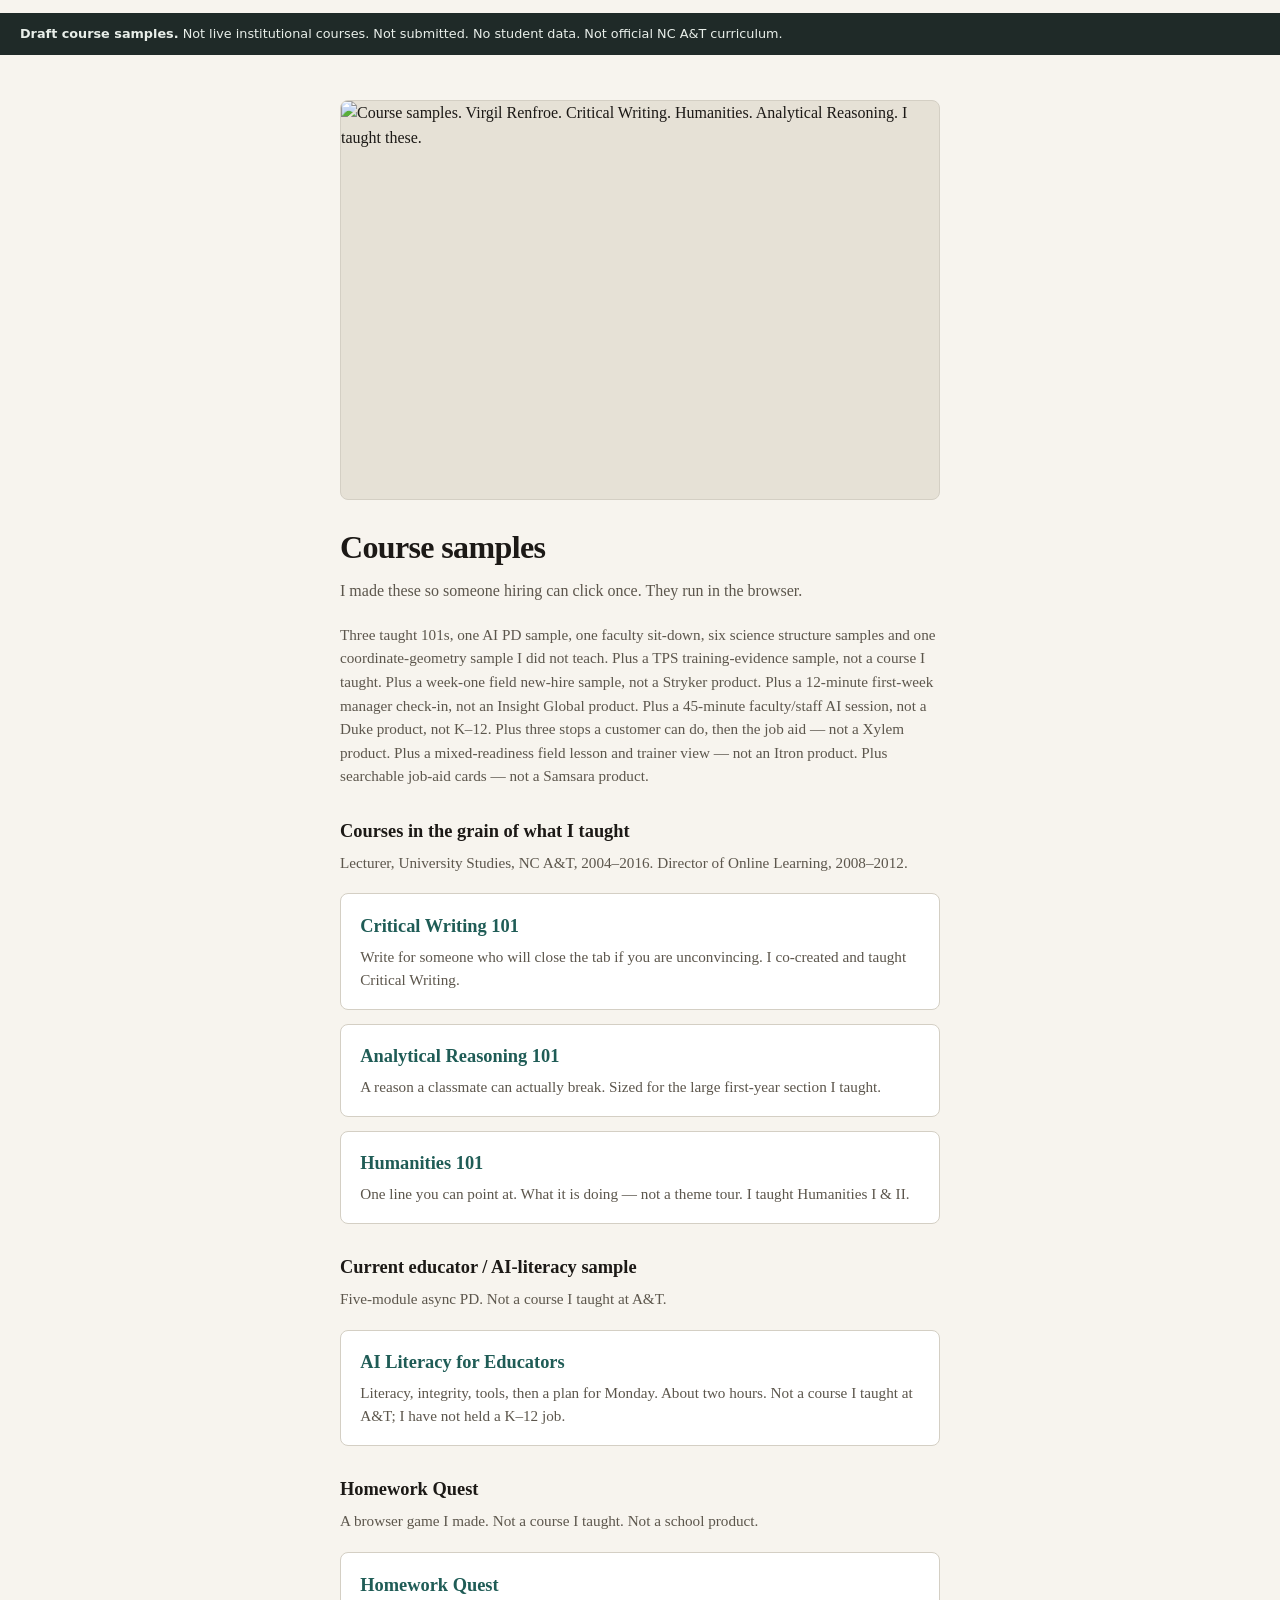
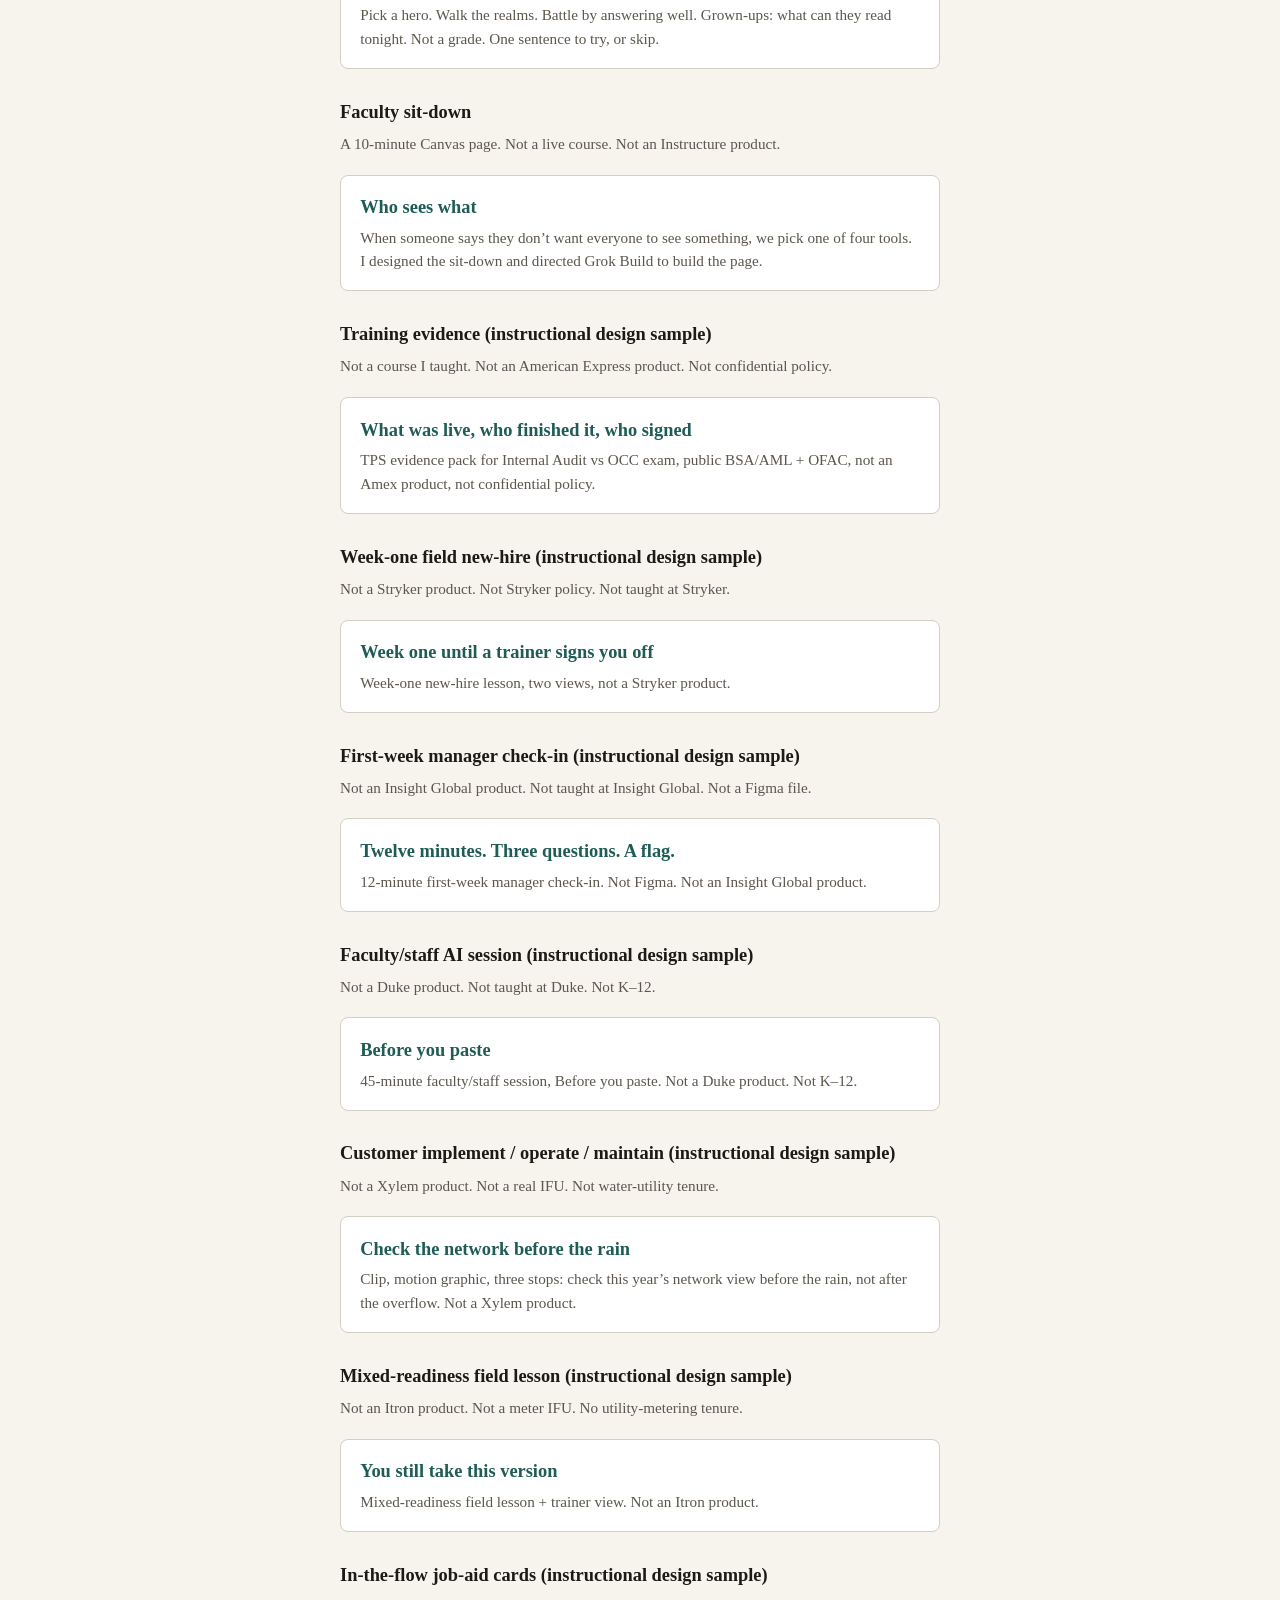
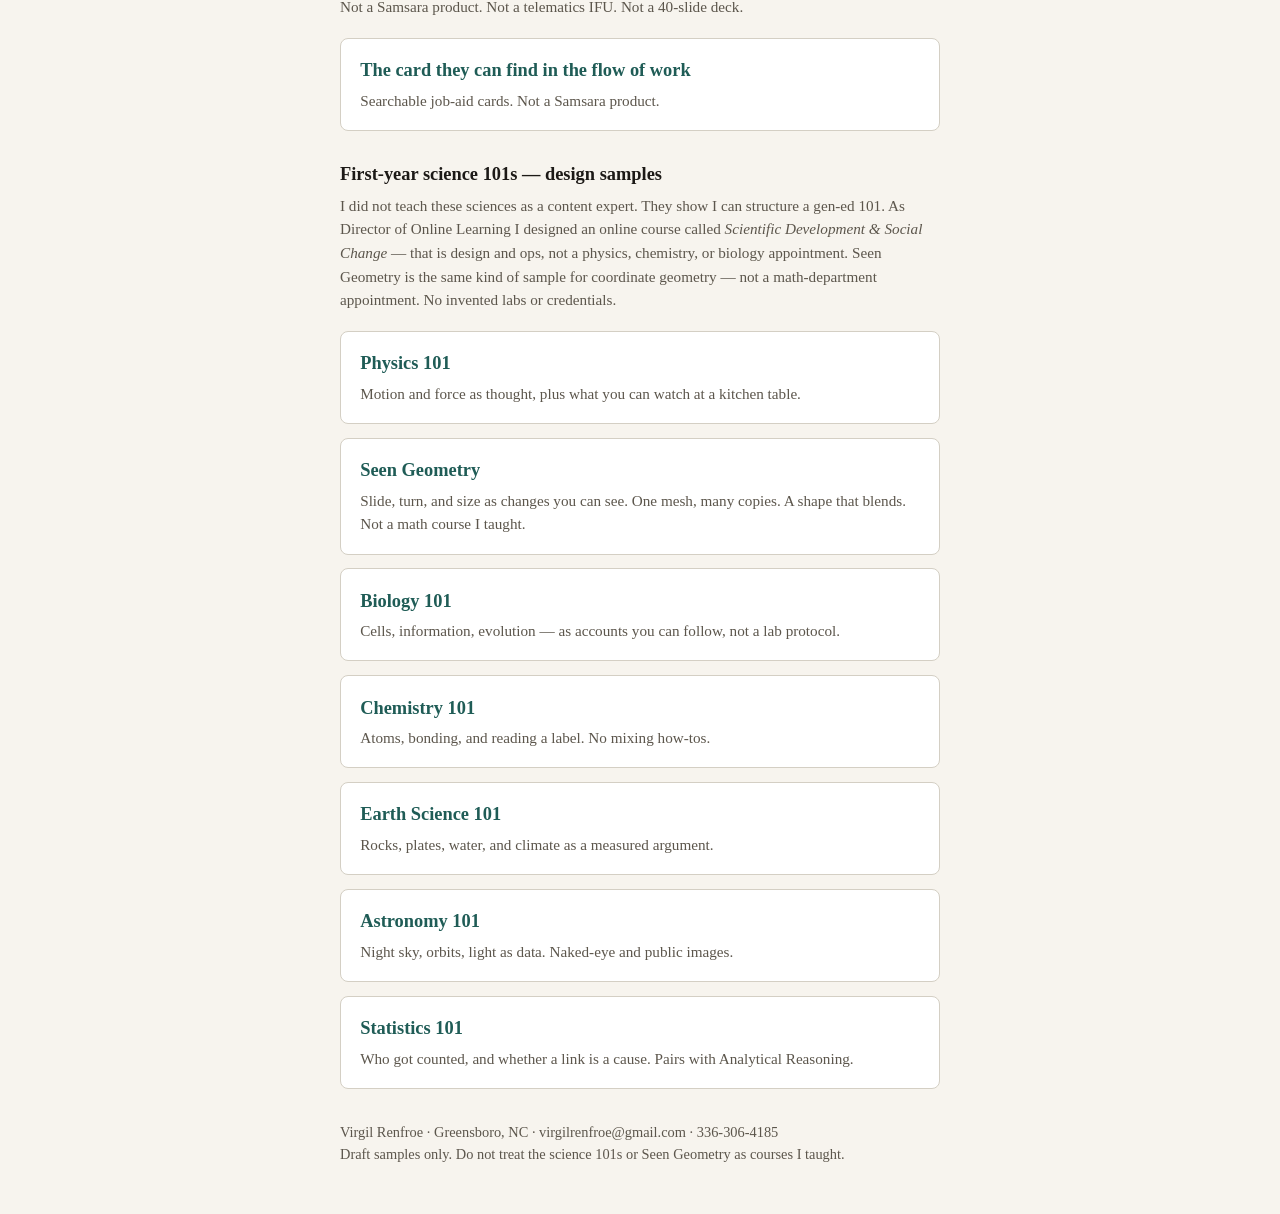
==== index.html @ bda6831c "Add a draft Seen Geometry course sample. Eight units teach coordinate transforms students can watch " ====
<!DOCTYPE html>
<html lang="en">
<head>
<meta charset="utf-8" />
<meta name="viewport" content="width=device-width, initial-scale=1" />
<title>Course samples — Virgil Renfroe</title>
<meta name="description" content="Three 101s I taught, one AI literacy PD, one faculty sit-down, six science structure samples, and one coordinate-geometry sample I did not teach." />
<meta property="og:title" content="Course samples — Virgil Renfroe" />
<meta property="og:description" content="Three taught 101s, one AI PD sample, one faculty sit-down, six science structure samples, and one coordinate-geometry sample I did not teach." />
<meta property="og:image" content="https://virgilrenfroe.github.io/course-samples/og.jpg" />
<meta property="og:image:width" content="1200" />
<meta property="og:image:height" content="630" />
<meta property="og:url" content="https://virgilrenfroe.github.io/course-samples/" />
<meta property="og:type" content="website" />
<meta name="twitter:card" content="summary_large_image" />
<meta name="twitter:title" content="Course samples — Virgil Renfroe" />
<meta name="twitter:description" content="Three taught 101s, one AI PD sample, one faculty sit-down, six science structure samples, and one coordinate-geometry sample I did not teach." />
<meta name="twitter:image" content="https://virgilrenfroe.github.io/course-samples/og.jpg" />
<style>
  :root { --ink:#1c1916; --muted:#5c564c; --paper:#f7f4ee; --card:#fff; --accent:#1f5c56; --rule:#d4cfc4; --banner:#1f2a28; }
  * { box-sizing: border-box; }
  body { margin:0; font-family: Georgia, "Iowan Old Style", Palatino, serif; color:var(--ink); background:var(--paper); line-height:1.55; }
  .sample { background:var(--banner); color:#e8eee9; font-family:"Segoe UI",system-ui,sans-serif; font-size:0.8rem; padding:0.7rem 1.25rem; }
  .wrap { max-width:40rem; margin:0 auto; padding:2rem 1.25rem 3rem; }
  .hero { width:100%; height:auto; object-fit:contain; border-radius:8px; margin:0 0 1.4rem; border:1px solid var(--rule); display:block; background:#e6e1d6; }
  h1 { font-size:2rem; letter-spacing:-0.02em; margin:0 0 0.4rem; }
  h2.sec { font-size:1.15rem; margin:1.8rem 0 0.35rem; }
  .lede, .note { color:var(--muted); margin:0 0 1.2rem; }
  .note { font-size:0.95rem; }
  a.card { display:block; background:var(--card); border:1px solid var(--rule); border-radius:8px; padding:1.1rem 1.2rem; margin:0 0 0.85rem; text-decoration:none; color:inherit; }
  a.card:hover { border-color:var(--accent); }
  a.card h3 { margin:0 0 0.25rem; font-size:1.15rem; color:var(--accent); font-weight:700; }
  a.card p { margin:0; color:var(--muted); font-size:0.95rem; }
  footer { margin-top:2rem; font-size:0.9rem; color:var(--muted); }
</style>
</head>
<body>
<p class="sample"><strong>Draft course samples.</strong> Not live institutional courses. Not submitted. No student data. Not official NC A&amp;T curriculum.</p>
<main class="wrap">
  <img class="hero" src="hero.png" width="1536" height="1024" alt="Course samples. Virgil Renfroe. Critical Writing. Humanities. Analytical Reasoning. I taught these." />
  <h1>Course samples</h1>
  <p class="lede">I made these so someone hiring can click once. They run in the browser.</p>
  <p class="note">Three taught 101s, one AI PD sample, one faculty sit-down, six science structure samples and one coordinate-geometry sample I did not teach. Plus a TPS training-evidence sample, not a course I taught. Plus a week-one field new-hire sample, not a Stryker product. Plus a 12-minute first-week manager check-in, not an Insight Global product. Plus a 45-minute faculty/staff AI session, not a Duke product, not K–12. Plus three stops a customer can do, then the job aid — not a Xylem product. Plus a mixed-readiness field lesson and trainer view — not an Itron product. Plus searchable job-aid cards — not a Samsara product.</p>

  <h2 class="sec">Courses in the grain of what I taught</h2>
  <p class="note">Lecturer, University Studies, NC A&amp;T, 2004–2016. Director of Online Learning, 2008–2012.</p>

  <a class="card" href="critical-writing/index.html">
    <h3>Critical Writing 101</h3>
    <p>Write for someone who will close the tab if you are unconvincing. I co-created and taught Critical Writing.</p>
  </a>
  <a class="card" href="analytical-reasoning/index.html">
    <h3>Analytical Reasoning 101</h3>
    <p>A reason a classmate can actually break. Sized for the large first-year section I taught.</p>
  </a>
  <a class="card" href="humanities/index.html">
    <h3>Humanities 101</h3>
    <p>One line you can point at. What it is doing — not a theme tour. I taught Humanities I &amp; II.</p>
  </a>

  <h2 class="sec">Current educator / AI-literacy sample</h2>
  <p class="note">Five-module async PD. Not a course I taught at A&amp;T.</p>

  <a class="card" href="ai-literacy/index.html">
    <h3>AI Literacy for Educators</h3>
    <p>Literacy, integrity, tools, then a plan for Monday. About two hours. Not a course I taught at A&amp;T; I have not held a K–12 job.</p>
  </a>

  <h2 class="sec">Homework Quest</h2>
  <p class="note">A browser game I made. Not a course I taught. Not a school product.</p>

  <a class="card" href="homework-quest/">
    <h3>Homework Quest</h3>
    <p>Pick a hero. Walk the realms. Battle by answering well. Grown-ups: what can they read tonight. Not a grade. One sentence to try, or skip.</p>
  </a>

  <h2 class="sec">Faculty sit-down</h2>
  <p class="note">A 10-minute Canvas page. Not a live course. Not an Instructure product.</p>

  <a class="card" href="https://crisp-maple-glade-terra.grok.me/" target="_blank" rel="noopener">
    <h3>Who sees what</h3>
    <p>When someone says they don&rsquo;t want everyone to see something, we pick one of four tools. I designed the sit-down and directed Grok Build to build the page.</p>
  </a>


  <h2 class="sec">Training evidence (instructional design sample)</h2>
  <p class="note">Not a course I taught. Not an American Express product. Not confidential policy.</p>
  <a class="card" href="amex-gfcc-evidence/">
    <h3>What was live, who finished it, who signed</h3>
    <p>TPS evidence pack for Internal Audit vs OCC exam, public BSA/AML + OFAC, not an Amex product, not confidential policy.</p>
  </a>

  <h2 class="sec">Week-one field new-hire (instructional design sample)</h2>
  <p class="note">Not a Stryker product. Not Stryker policy. Not taught at Stryker.</p>
  <a class="card" href="stryker-new-hire/">
    <h3>Week one until a trainer signs you off</h3>
    <p>Week-one new-hire lesson, two views, not a Stryker product.</p>
  </a>

  <h2 class="sec">First-week manager check-in (instructional design sample)</h2>
  <p class="note">Not an Insight Global product. Not taught at Insight Global. Not a Figma file.</p>
  <a class="card" href="insight-checkin/">
    <h3>Twelve minutes. Three questions. A flag.</h3>
    <p>12-minute first-week manager check-in. Not Figma. Not an Insight Global product.</p>
  </a>


  <h2 class="sec">Faculty/staff AI session (instructional design sample)</h2>
  <p class="note">Not a Duke product. Not taught at Duke. Not K–12.</p>
  <a class="card" href="duke-ai-faculty/">
    <h3>Before you paste</h3>
    <p>45-minute faculty/staff session, Before you paste. Not a Duke product. Not K–12.</p>
  </a>


  <h2 class="sec">Customer implement / operate / maintain (instructional design sample)</h2>
  <p class="note">Not a Xylem product. Not a real IFU. Not water-utility tenure.</p>
  <a class="card" href="xylem-customer/">
    <h3>Check the network before the rain</h3>
    <p>Clip, motion graphic, three stops: check this year’s network view before the rain, not after the overflow. Not a Xylem product.</p>
  </a>

  <h2 class="sec">Mixed-readiness field lesson (instructional design sample)</h2>
  <p class="note">Not an Itron product. Not a meter IFU. No utility-metering tenure.</p>
  <a class="card" href="itron-training/">
    <h3>You still take this version</h3>
    <p>Mixed-readiness field lesson + trainer view. Not an Itron product.</p>
  </a>

  <h2 class="sec">In-the-flow job-aid cards (instructional design sample)</h2>
  <p class="note">Not a Samsara product. Not a telematics IFU. Not a 40-slide deck.</p>
  <a class="card" href="samsara-job-aid/">
    <h3>The card they can find in the flow of work</h3>
    <p>Searchable job-aid cards. Not a Samsara product.</p>
  </a>

  <h2 class="sec">First-year science 101s — design samples</h2>
  <p class="note">I did not teach these sciences as a content expert. They show I can structure a gen-ed 101. As Director of Online Learning I designed an online course called <em>Scientific Development &amp; Social Change</em> — that is design and ops, not a physics, chemistry, or biology appointment. Seen Geometry is the same kind of sample for coordinate geometry — not a math-department appointment. No invented labs or credentials.</p>

  <a class="card" href="physics/index.html">
    <h3>Physics 101</h3>
    <p>Motion and force as thought, plus what you can watch at a kitchen table.</p>
  </a>
  <a class="card" href="seen-geometry/index.html">
    <h3>Seen Geometry</h3>
    <p>Slide, turn, and size as changes you can see. One mesh, many copies. A shape that blends. Not a math course I taught.</p>
  </a>
  <a class="card" href="biology/index.html">
    <h3>Biology 101</h3>
    <p>Cells, information, evolution — as accounts you can follow, not a lab protocol.</p>
  </a>
  <a class="card" href="chemistry/index.html">
    <h3>Chemistry 101</h3>
    <p>Atoms, bonding, and reading a label. No mixing how-tos.</p>
  </a>
  <a class="card" href="earth-science/index.html">
    <h3>Earth Science 101</h3>
    <p>Rocks, plates, water, and climate as a measured argument.</p>
  </a>
  <a class="card" href="astronomy/index.html">
    <h3>Astronomy 101</h3>
    <p>Night sky, orbits, light as data. Naked-eye and public images.</p>
  </a>
  <a class="card" href="statistics/index.html">
    <h3>Statistics 101</h3>
    <p>Who got counted, and whether a link is a cause. Pairs with Analytical Reasoning.</p>
  </a>

  <footer>
    Virgil Renfroe · Greensboro, NC · virgilrenfroe@gmail.com · 336-306-4185<br />
    Draft samples only. Do not treat the science 101s or Seen Geometry as courses I taught.
  </footer>
</main>
</body>
</html>
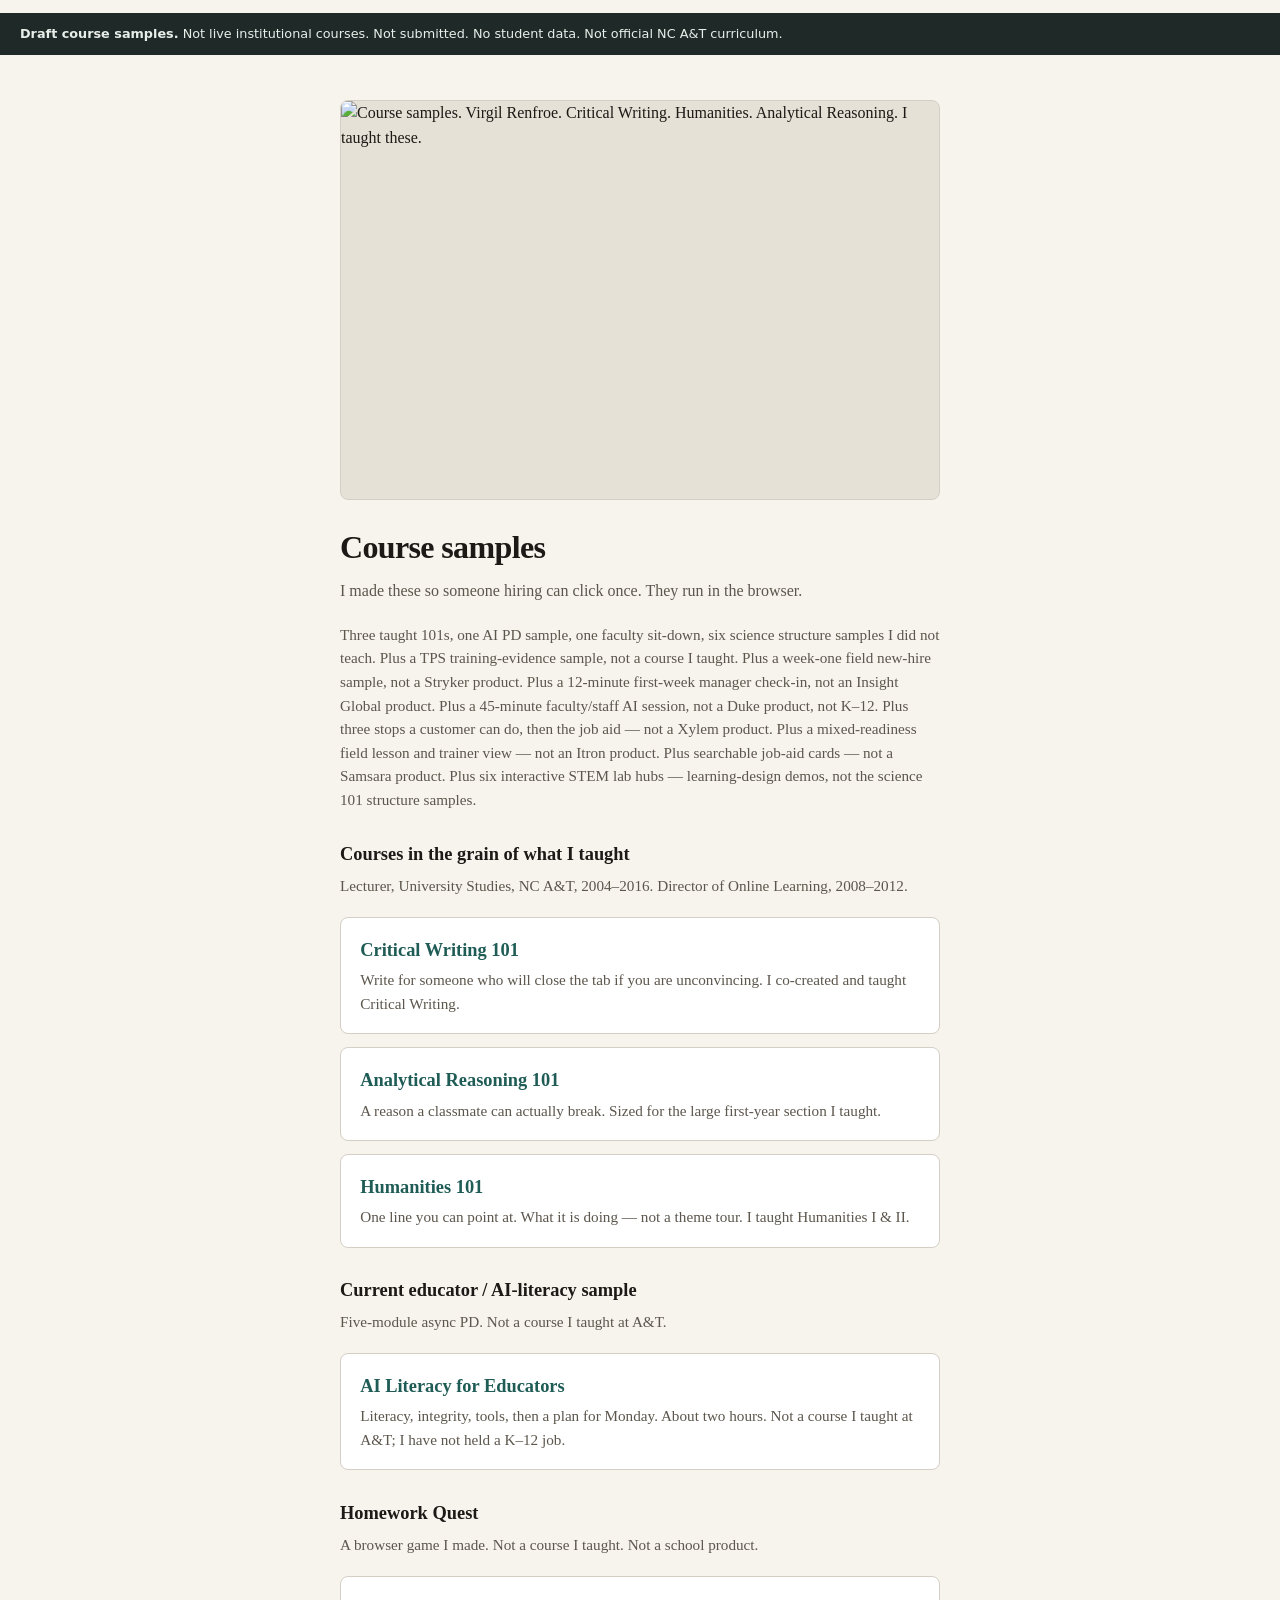
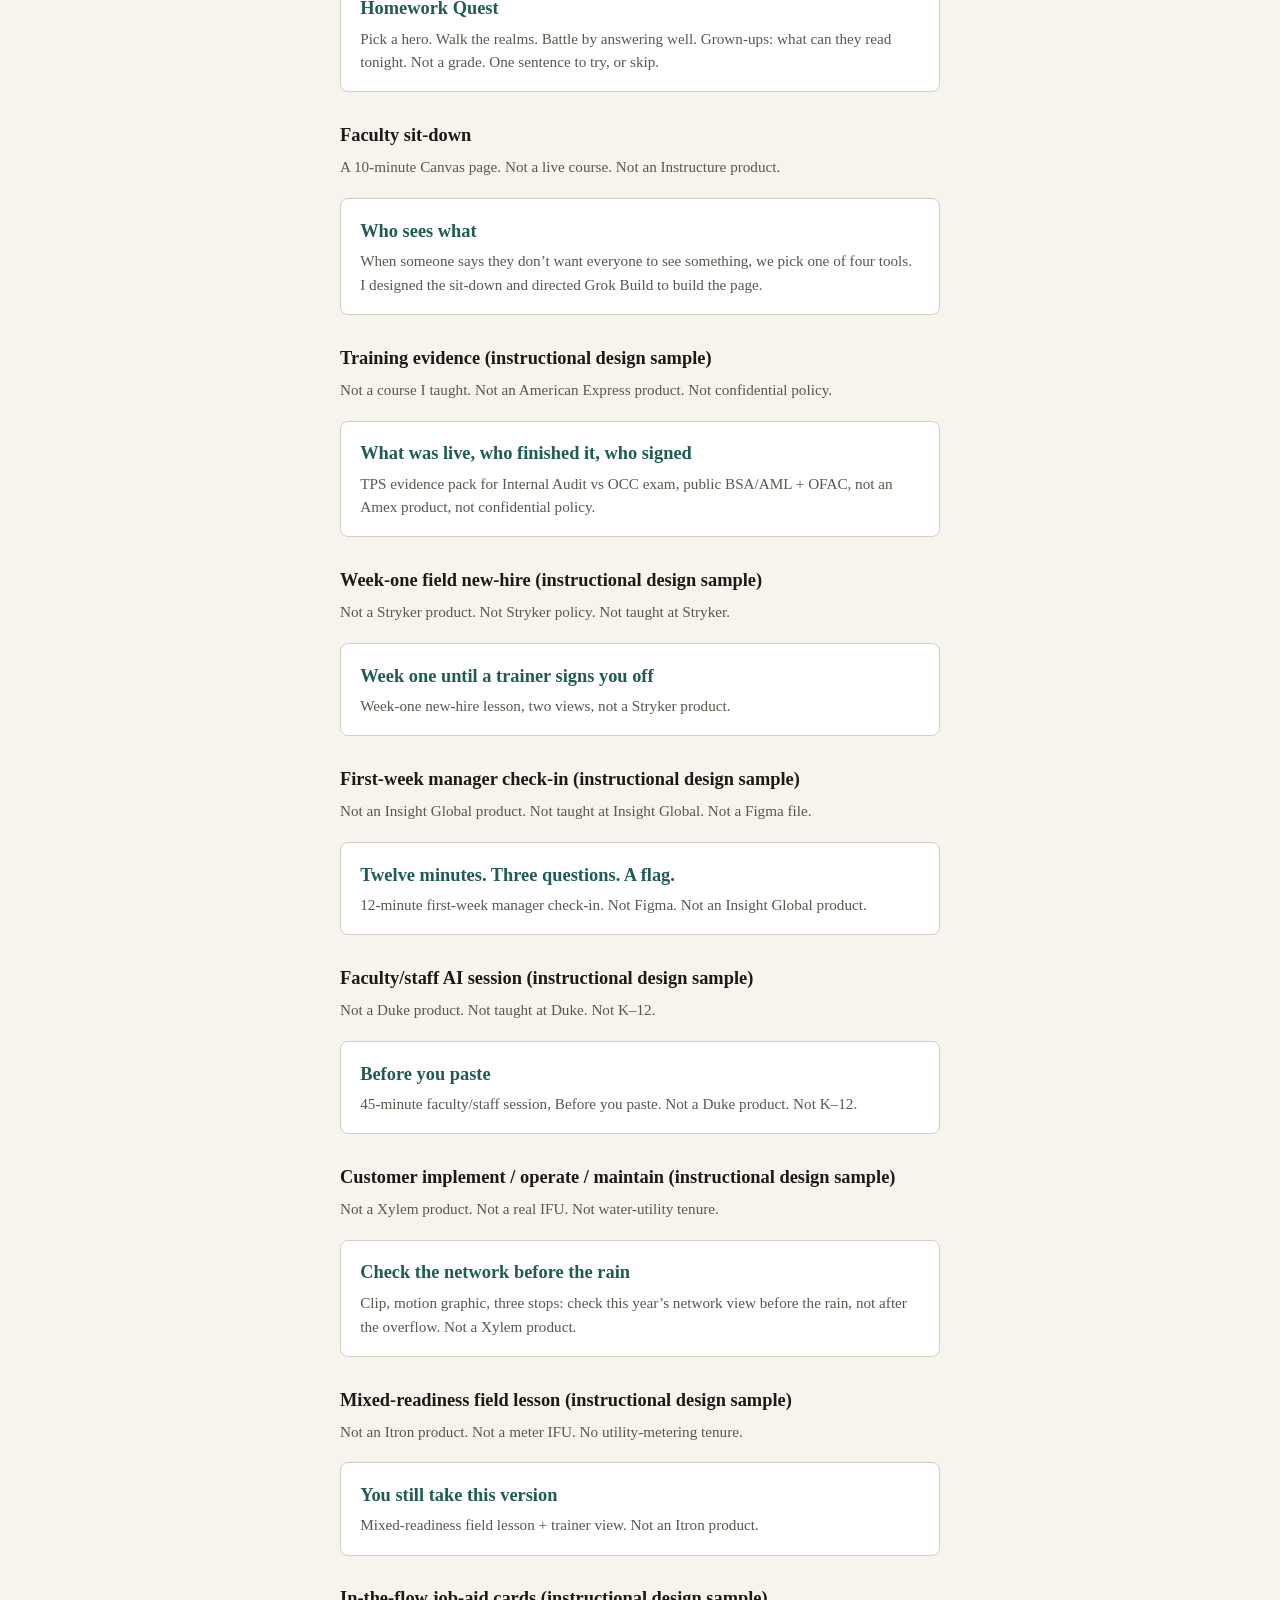
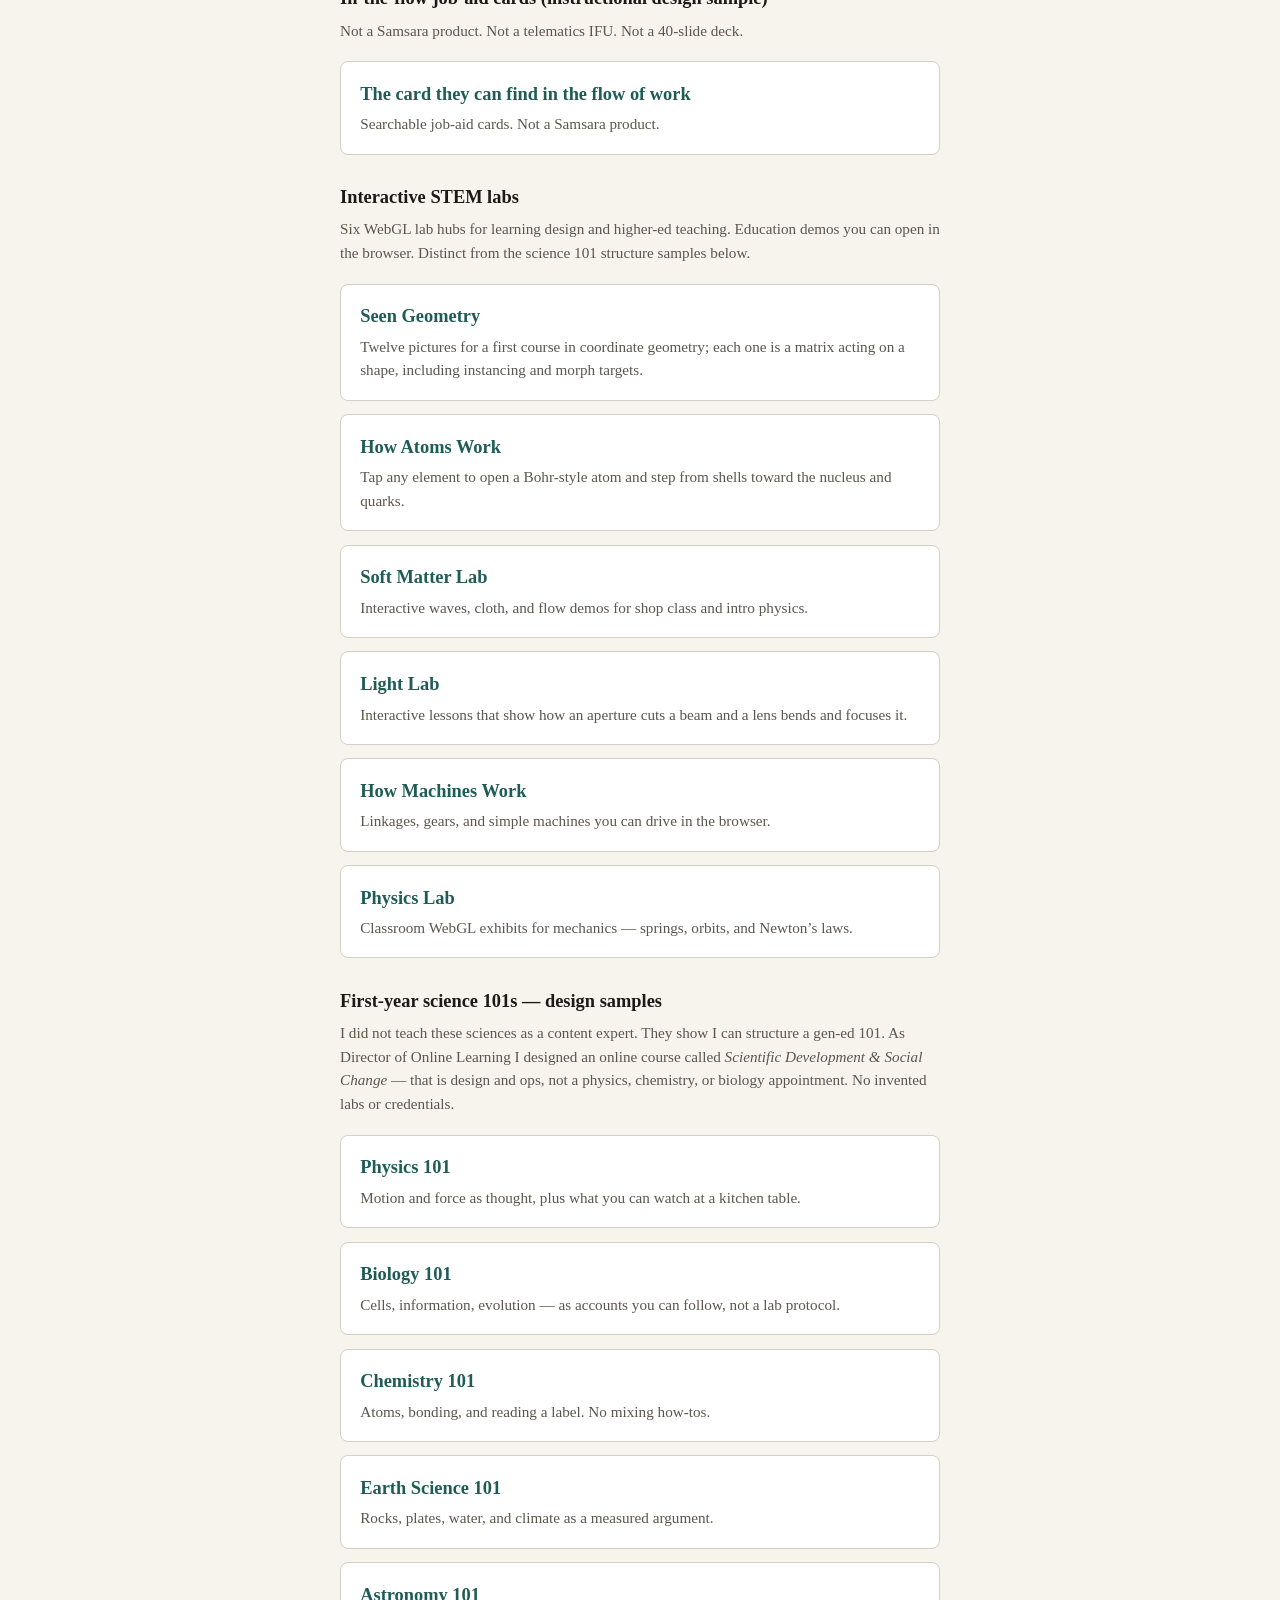
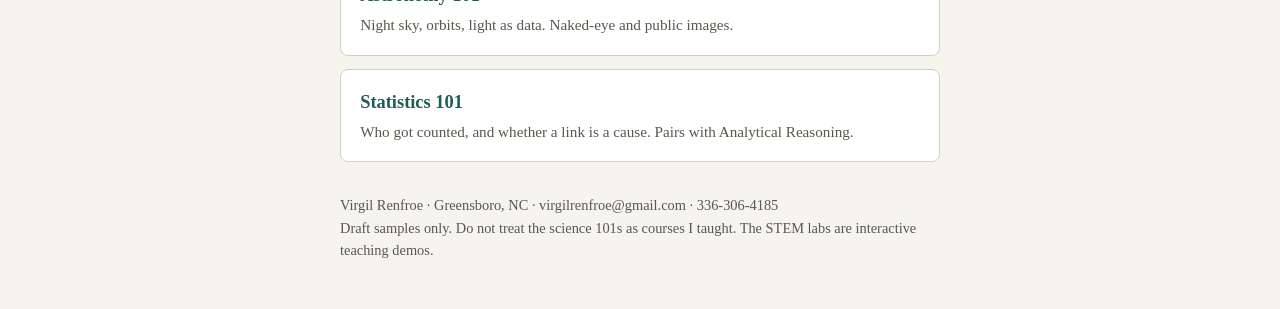
==== commit 95d7ce53: "Add a crawlable index of six interactive STEM lab hubs. List Seen Geometry, How Atoms Work, Soft Mat" ====
--- a/index.html
+++ b/index.html
@@ -4,9 +4,9 @@
 <meta charset="utf-8" />
 <meta name="viewport" content="width=device-width, initial-scale=1" />
 <title>Course samples — Virgil Renfroe</title>
-<meta name="description" content="Three 101s I taught, one AI literacy PD, one faculty sit-down, six science structure samples, and one coordinate-geometry sample I did not teach." />
+<meta name="description" content="Three 101s I taught, one AI literacy PD, one faculty sit-down, six science structure samples I did not teach, and six interactive STEM lab hubs." />
 <meta property="og:title" content="Course samples — Virgil Renfroe" />
-<meta property="og:description" content="Three taught 101s, one AI PD sample, one faculty sit-down, six science structure samples, and one coordinate-geometry sample I did not teach." />
+<meta property="og:description" content="Three taught 101s, one AI PD sample, one faculty sit-down, six science structure samples I did not teach, and six interactive STEM lab hubs." />
 <meta property="og:image" content="https://virgilrenfroe.github.io/course-samples/og.jpg" />
 <meta property="og:image:width" content="1200" />
 <meta property="og:image:height" content="630" />
@@ -14,8 +14,103 @@
 <meta property="og:type" content="website" />
 <meta name="twitter:card" content="summary_large_image" />
 <meta name="twitter:title" content="Course samples — Virgil Renfroe" />
-<meta name="twitter:description" content="Three taught 101s, one AI PD sample, one faculty sit-down, six science structure samples, and one coordinate-geometry sample I did not teach." />
+<meta name="twitter:description" content="Three taught 101s, one AI PD sample, one faculty sit-down, six science structure samples I did not teach, and six interactive STEM lab hubs." />
 <meta name="twitter:image" content="https://virgilrenfroe.github.io/course-samples/og.jpg" />
+<script type="application/ld+json">
+{
+  "@context": "https://schema.org",
+  "@type": "ItemList",
+  "name": "Interactive STEM labs",
+  "description": "Six interactive WebGL STEM lab hubs by Virgil Renfroe. Learning-design education demos, separate from the science 101 structure samples.",
+  "numberOfItems": 6,
+  "itemListElement": [
+    {
+      "@type": "ListItem",
+      "position": 1,
+      "item": {
+        "@type": "LearningResource",
+        "name": "Seen Geometry",
+        "url": "https://virgilrenfroe.github.io/seen-geometry/",
+        "description": "Twelve pictures for a first course in coordinate geometry; each one is a matrix acting on a shape, including instancing and morph targets.",
+        "learningResourceType": "Interactive lab",
+        "educationalUse": "demonstration",
+        "inLanguage": "en",
+        "creator": { "@type": "Person", "name": "Virgil Renfroe" }
+      }
+    },
+    {
+      "@type": "ListItem",
+      "position": 2,
+      "item": {
+        "@type": "LearningResource",
+        "name": "How Atoms Work",
+        "url": "https://virgilrenfroe.github.io/how-atoms-work/",
+        "description": "Tap any element to open a Bohr-style atom and step from shells toward the nucleus and quarks.",
+        "learningResourceType": "Interactive lab",
+        "educationalUse": "demonstration",
+        "inLanguage": "en",
+        "creator": { "@type": "Person", "name": "Virgil Renfroe" }
+      }
+    },
+    {
+      "@type": "ListItem",
+      "position": 3,
+      "item": {
+        "@type": "LearningResource",
+        "name": "Soft Matter Lab",
+        "url": "https://virgilrenfroe.github.io/soft-matter-lab/",
+        "description": "Interactive waves, cloth, and flow demos for shop class and intro physics.",
+        "learningResourceType": "Interactive lab",
+        "educationalUse": "demonstration",
+        "inLanguage": "en",
+        "creator": { "@type": "Person", "name": "Virgil Renfroe" }
+      }
+    },
+    {
+      "@type": "ListItem",
+      "position": 4,
+      "item": {
+        "@type": "LearningResource",
+        "name": "Light Lab",
+        "url": "https://virgilrenfroe.github.io/light-lab/",
+        "description": "Interactive lessons that show how an aperture cuts a beam and a lens bends and focuses it.",
+        "learningResourceType": "Interactive lab",
+        "educationalUse": "demonstration",
+        "inLanguage": "en",
+        "creator": { "@type": "Person", "name": "Virgil Renfroe" }
+      }
+    },
+    {
+      "@type": "ListItem",
+      "position": 5,
+      "item": {
+        "@type": "LearningResource",
+        "name": "How Machines Work",
+        "url": "https://virgilrenfroe.github.io/how-machines-work/",
+        "description": "Linkages, gears, and simple machines you can drive in the browser.",
+        "learningResourceType": "Interactive lab",
+        "educationalUse": "demonstration",
+        "inLanguage": "en",
+        "creator": { "@type": "Person", "name": "Virgil Renfroe" }
+      }
+    },
+    {
+      "@type": "ListItem",
+      "position": 6,
+      "item": {
+        "@type": "LearningResource",
+        "name": "Physics Lab",
+        "url": "https://virgilrenfroe.github.io/physics-lab/",
+        "description": "Classroom WebGL exhibits for mechanics — springs, orbits, and Newton’s laws.",
+        "learningResourceType": "Interactive lab",
+        "educationalUse": "demonstration",
+        "inLanguage": "en",
+        "creator": { "@type": "Person", "name": "Virgil Renfroe" }
+      }
+    }
+  ]
+}
+</script>
 <style>
   :root { --ink:#1c1916; --muted:#5c564c; --paper:#f7f4ee; --card:#fff; --accent:#1f5c56; --rule:#d4cfc4; --banner:#1f2a28; }
   * { box-sizing: border-box; }
@@ -40,7 +135,7 @@
   <img class="hero" src="hero.png" width="1536" height="1024" alt="Course samples. Virgil Renfroe. Critical Writing. Humanities. Analytical Reasoning. I taught these." />
   <h1>Course samples</h1>
   <p class="lede">I made these so someone hiring can click once. They run in the browser.</p>
-  <p class="note">Three taught 101s, one AI PD sample, one faculty sit-down, six science structure samples and one coordinate-geometry sample I did not teach. Plus a TPS training-evidence sample, not a course I taught. Plus a week-one field new-hire sample, not a Stryker product. Plus a 12-minute first-week manager check-in, not an Insight Global product. Plus a 45-minute faculty/staff AI session, not a Duke product, not K–12. Plus three stops a customer can do, then the job aid — not a Xylem product. Plus a mixed-readiness field lesson and trainer view — not an Itron product. Plus searchable job-aid cards — not a Samsara product.</p>
+  <p class="note">Three taught 101s, one AI PD sample, one faculty sit-down, six science structure samples I did not teach. Plus a TPS training-evidence sample, not a course I taught. Plus a week-one field new-hire sample, not a Stryker product. Plus a 12-minute first-week manager check-in, not an Insight Global product. Plus a 45-minute faculty/staff AI session, not a Duke product, not K–12. Plus three stops a customer can do, then the job aid — not a Xylem product. Plus a mixed-readiness field lesson and trainer view — not an Itron product. Plus searchable job-aid cards — not a Samsara product. Plus six interactive STEM lab hubs — learning-design demos, not the science 101 structure samples.</p>
 
   <h2 class="sec">Courses in the grain of what I taught</h2>
   <p class="note">Lecturer, University Studies, NC A&amp;T, 2004–2016. Director of Online Learning, 2008–2012.</p>
@@ -134,17 +229,41 @@
     <p>Searchable job-aid cards. Not a Samsara product.</p>
   </a>
 
+  <h2 class="sec" id="interactive-stem-labs">Interactive STEM labs</h2>
+  <p class="note">Six WebGL lab hubs for learning design and higher-ed teaching. Education demos you can open in the browser. Distinct from the science 101 structure samples below.</p>
+
+  <a class="card" href="https://virgilrenfroe.github.io/seen-geometry/">
+    <h3>Seen Geometry</h3>
+    <p>Twelve pictures for a first course in coordinate geometry; each one is a matrix acting on a shape, including instancing and morph targets.</p>
+  </a>
+  <a class="card" href="https://virgilrenfroe.github.io/how-atoms-work/">
+    <h3>How Atoms Work</h3>
+    <p>Tap any element to open a Bohr-style atom and step from shells toward the nucleus and quarks.</p>
+  </a>
+  <a class="card" href="https://virgilrenfroe.github.io/soft-matter-lab/">
+    <h3>Soft Matter Lab</h3>
+    <p>Interactive waves, cloth, and flow demos for shop class and intro physics.</p>
+  </a>
+  <a class="card" href="https://virgilrenfroe.github.io/light-lab/">
+    <h3>Light Lab</h3>
+    <p>Interactive lessons that show how an aperture cuts a beam and a lens bends and focuses it.</p>
+  </a>
+  <a class="card" href="https://virgilrenfroe.github.io/how-machines-work/">
+    <h3>How Machines Work</h3>
+    <p>Linkages, gears, and simple machines you can drive in the browser.</p>
+  </a>
+  <a class="card" href="https://virgilrenfroe.github.io/physics-lab/">
+    <h3>Physics Lab</h3>
+    <p>Classroom WebGL exhibits for mechanics — springs, orbits, and Newton&rsquo;s laws.</p>
+  </a>
+
   <h2 class="sec">First-year science 101s — design samples</h2>
-  <p class="note">I did not teach these sciences as a content expert. They show I can structure a gen-ed 101. As Director of Online Learning I designed an online course called <em>Scientific Development &amp; Social Change</em> — that is design and ops, not a physics, chemistry, or biology appointment. Seen Geometry is the same kind of sample for coordinate geometry — not a math-department appointment. No invented labs or credentials.</p>
+  <p class="note">I did not teach these sciences as a content expert. They show I can structure a gen-ed 101. As Director of Online Learning I designed an online course called <em>Scientific Development &amp; Social Change</em> — that is design and ops, not a physics, chemistry, or biology appointment. No invented labs or credentials.</p>
 
   <a class="card" href="physics/index.html">
     <h3>Physics 101</h3>
     <p>Motion and force as thought, plus what you can watch at a kitchen table.</p>
   </a>
-  <a class="card" href="seen-geometry/index.html">
-    <h3>Seen Geometry</h3>
-    <p>Slide, turn, and size as changes you can see. One mesh, many copies. A shape that blends. Not a math course I taught.</p>
-  </a>
   <a class="card" href="biology/index.html">
     <h3>Biology 101</h3>
     <p>Cells, information, evolution — as accounts you can follow, not a lab protocol.</p>
@@ -168,7 +287,7 @@
 
   <footer>
     Virgil Renfroe · Greensboro, NC · virgilrenfroe@gmail.com · 336-306-4185<br />
-    Draft samples only. Do not treat the science 101s or Seen Geometry as courses I taught.
+    Draft samples only. Do not treat the science 101s as courses I taught. The STEM labs are interactive teaching demos.
   </footer>
 </main>
 </body>
